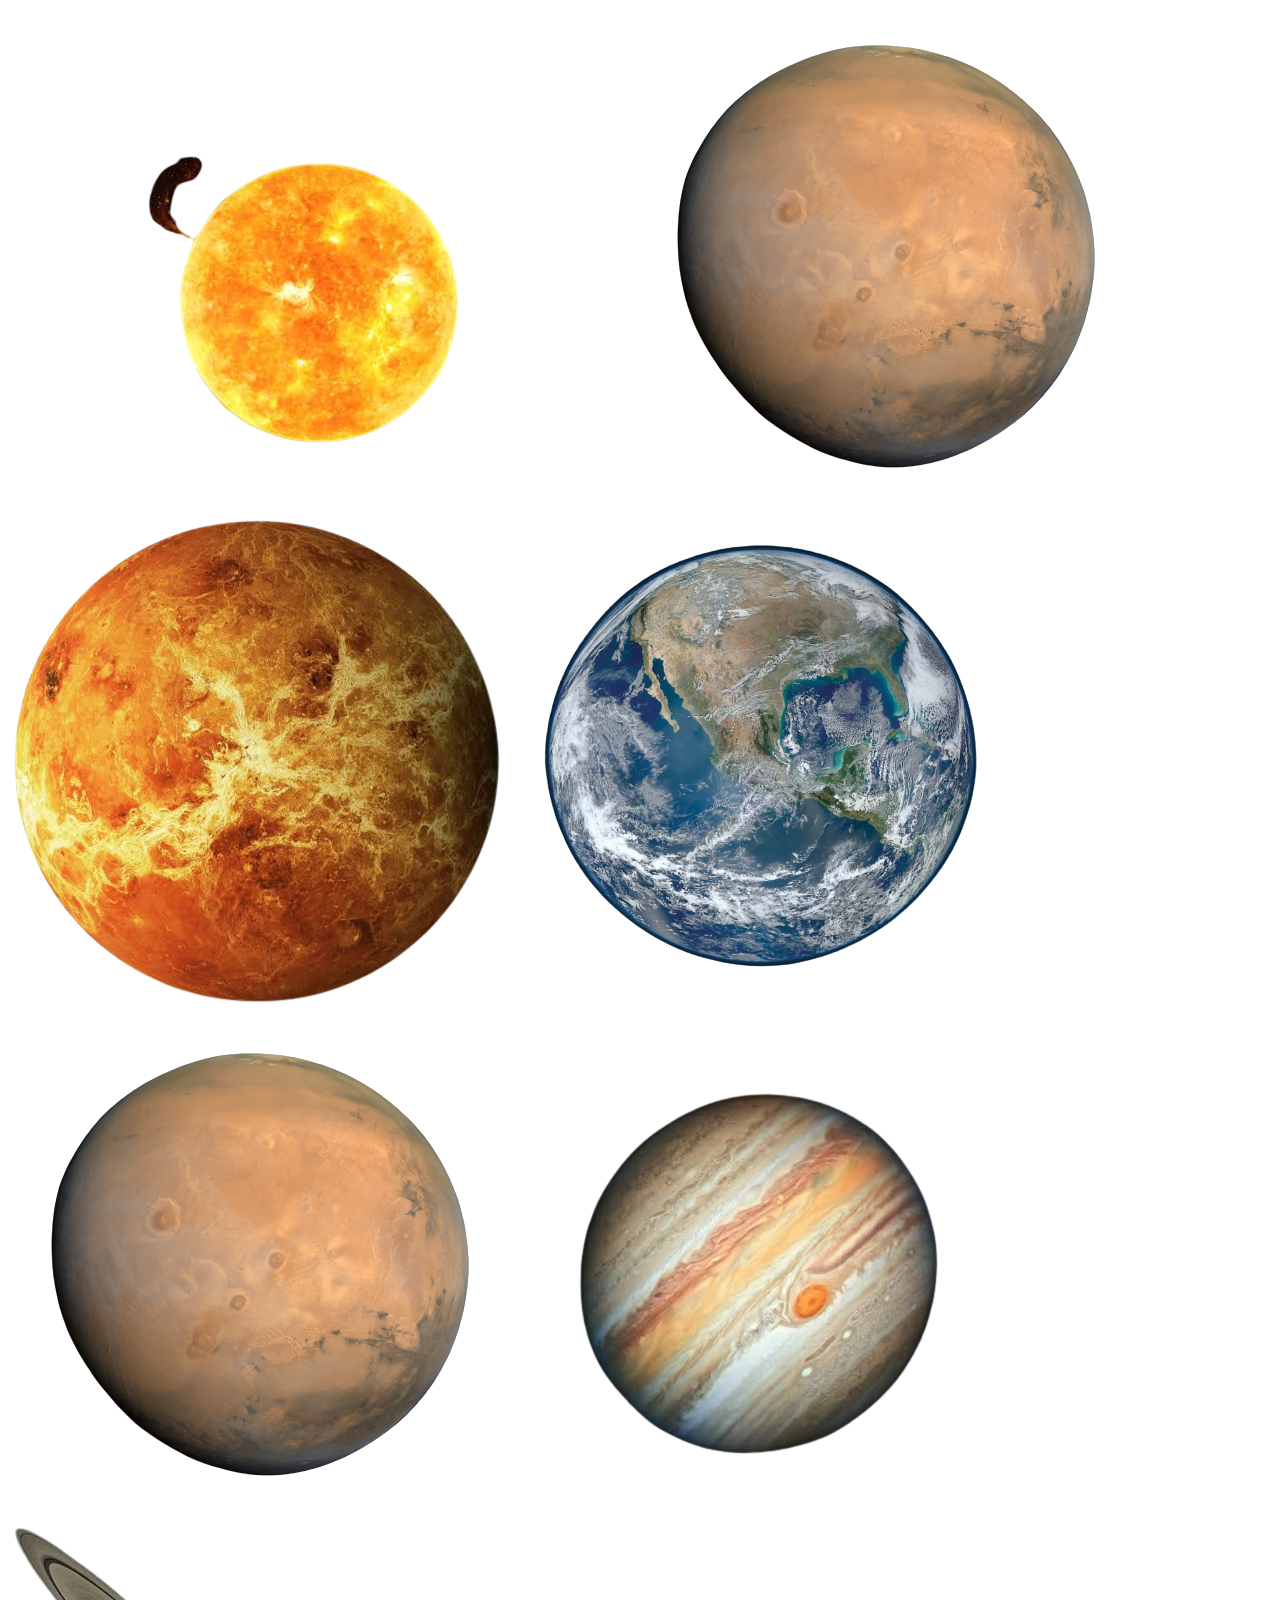
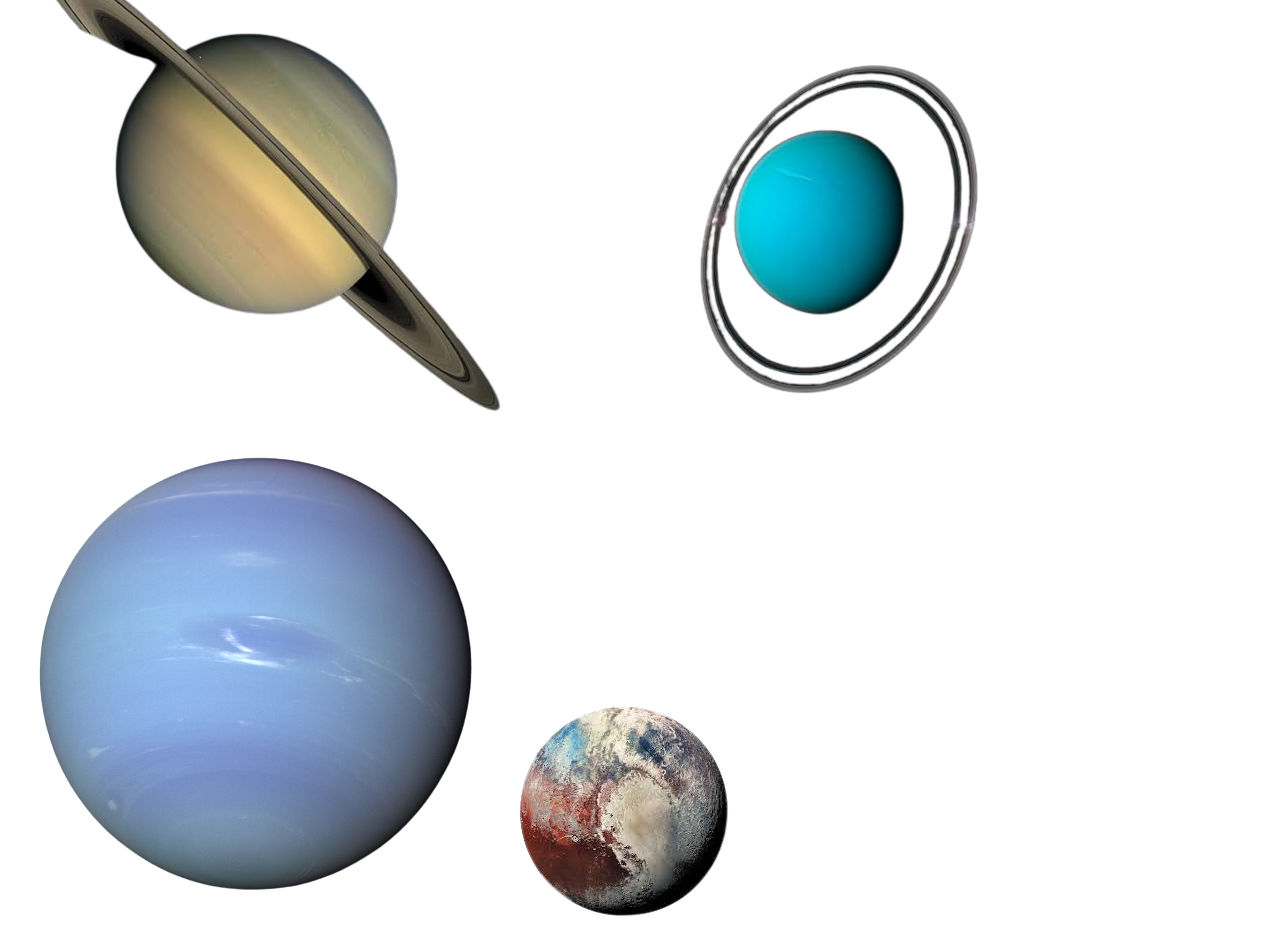
==== index.html @ 71b81588 "David" ====
<!DOCTYPE html>
<html lang="en">
<head>
  <meta charset="UTF-8">
  <meta name="viewport" content="width=device-width, initial-scale=1.0">
  <title>Solar System</title>
  <link rel="stylesheet" href="Solar.css">
</head>
<body>
 <div>
  <img src="image/Sun-removebg-preview.png" class="sun" title="Sun">
  <img src="image/Mars-removebg-preview.png" class="mecury" title="Mecury">
  <img src="image/Venus-removebg-preview.png" class="venus" title="Venus">
  <img src="image/Earth2-removebg-preview.png" class="earth" title="Earth">
  <img src="image/Mars-removebg-preview.png" class="mars" title="Mars">
  <img src="image/Jupiter-removebg-preview.png" class="jupiter" title="Jupiter">
  <img src="image/Saturn-removebg-preview.png" class="saturn" title="Saturn">
  <img src="image/Uranus-removebg-preview.png" class="uranus" title="Uranus">
  <img src="image/Neptune-removebg-preview.png" class="neptune" title="Neptune">
  <img src="image/Pluto-removebg-preview.png" class="pluto" title="Pluto">
 </div>
</body>
</html>
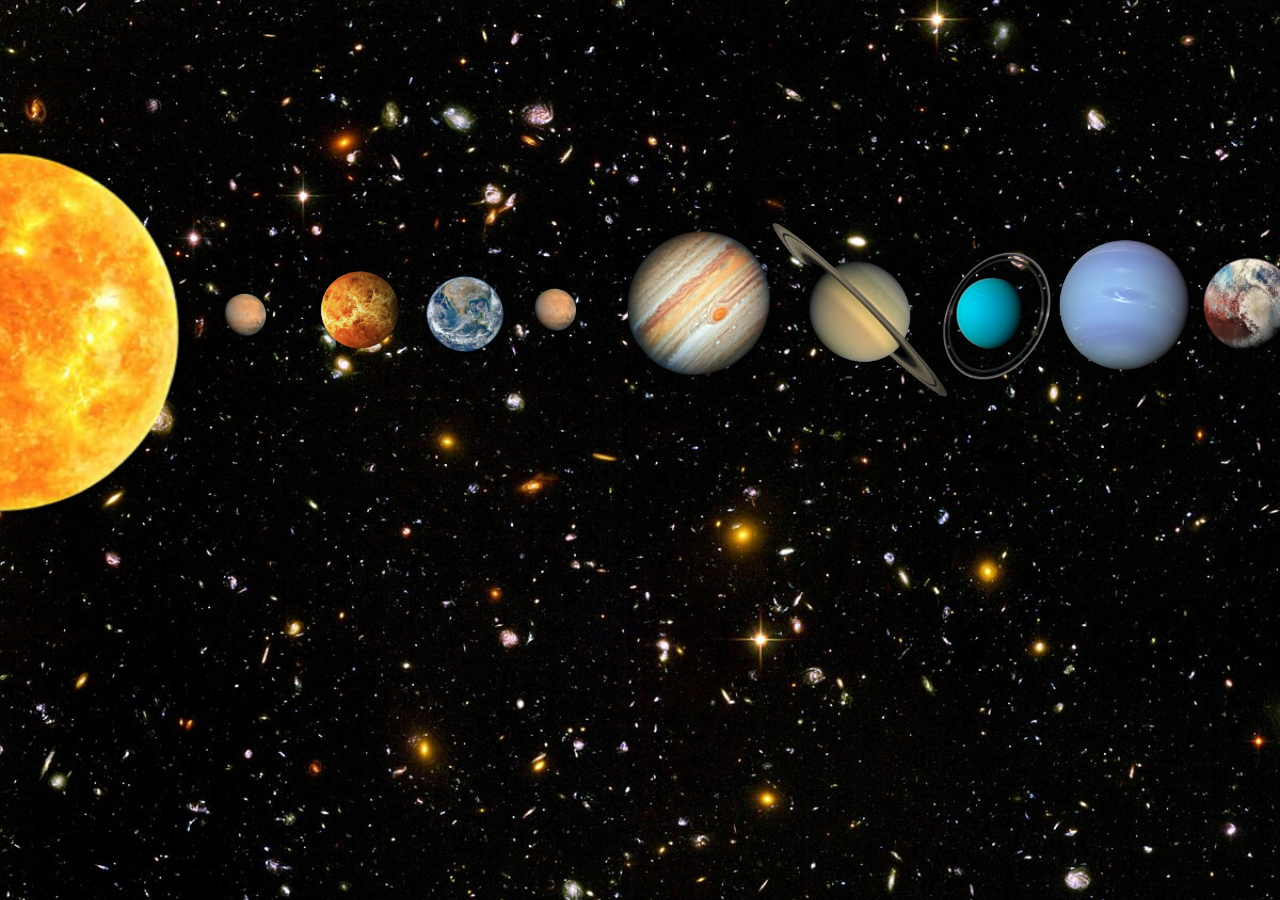
==== commit c28ea07c: "David 2" ====
--- a/index.html
+++ b/index.html
@@ -4,7 +4,7 @@
   <meta charset="UTF-8">
   <meta name="viewport" content="width=device-width, initial-scale=1.0">
   <title>Solar System</title>
-  <link rel="stylesheet" href="Solar.css">
+  <link rel="stylesheet" href="style.css">
 </head>
 <body>
  <div>
--- a/style.css
+++ b/style.css
@@ -0,0 +1,84 @@
+* {
+  padding: 0;
+  margin: 0;
+}
+
+body {
+  background-image: url(Images/Background.jpg);
+  background-size: cover;
+}
+
+div img {
+  width: 300px;
+}
+
+.sun {
+  top: 80px;
+  width: 800px;
+  position: absolute;
+  left: -400px;
+  right: -150px;
+}
+
+.mecury {
+  position: absolute;
+  width: 50px;
+  left: 220px;
+  top: 290px;
+}
+
+.venus {
+  position: absolute;
+  width: 80px;
+  left: 320px;
+  top: 270px;
+}
+
+.earth {
+  position: absolute;
+  top: 270px;
+  left: 420px;
+  width: 90px;
+}
+
+.mars {
+  position: absolute;
+  width: 50px;
+  top: 285px;
+  left: 530px;
+}
+
+.jupiter {
+  width: 200px;
+  position: absolute;
+  top: 200px;
+  left: 600px;
+}
+
+.saturn {
+  width: 180px;
+  position: absolute;
+  top: 220px;
+  left: 770px;
+}
+
+.uranus {
+  width: 250px;
+  top: 240px;
+  left: 870px;
+  position: absolute;
+}
+
+.neptune {
+  width: 150px;
+  top: 230px;
+  left: 1050px;
+  position: absolute;
+}
+
+.pluto {
+  width: 100px;
+  top: 255px;
+  left: 1200px;
+  position: absolute;
+}